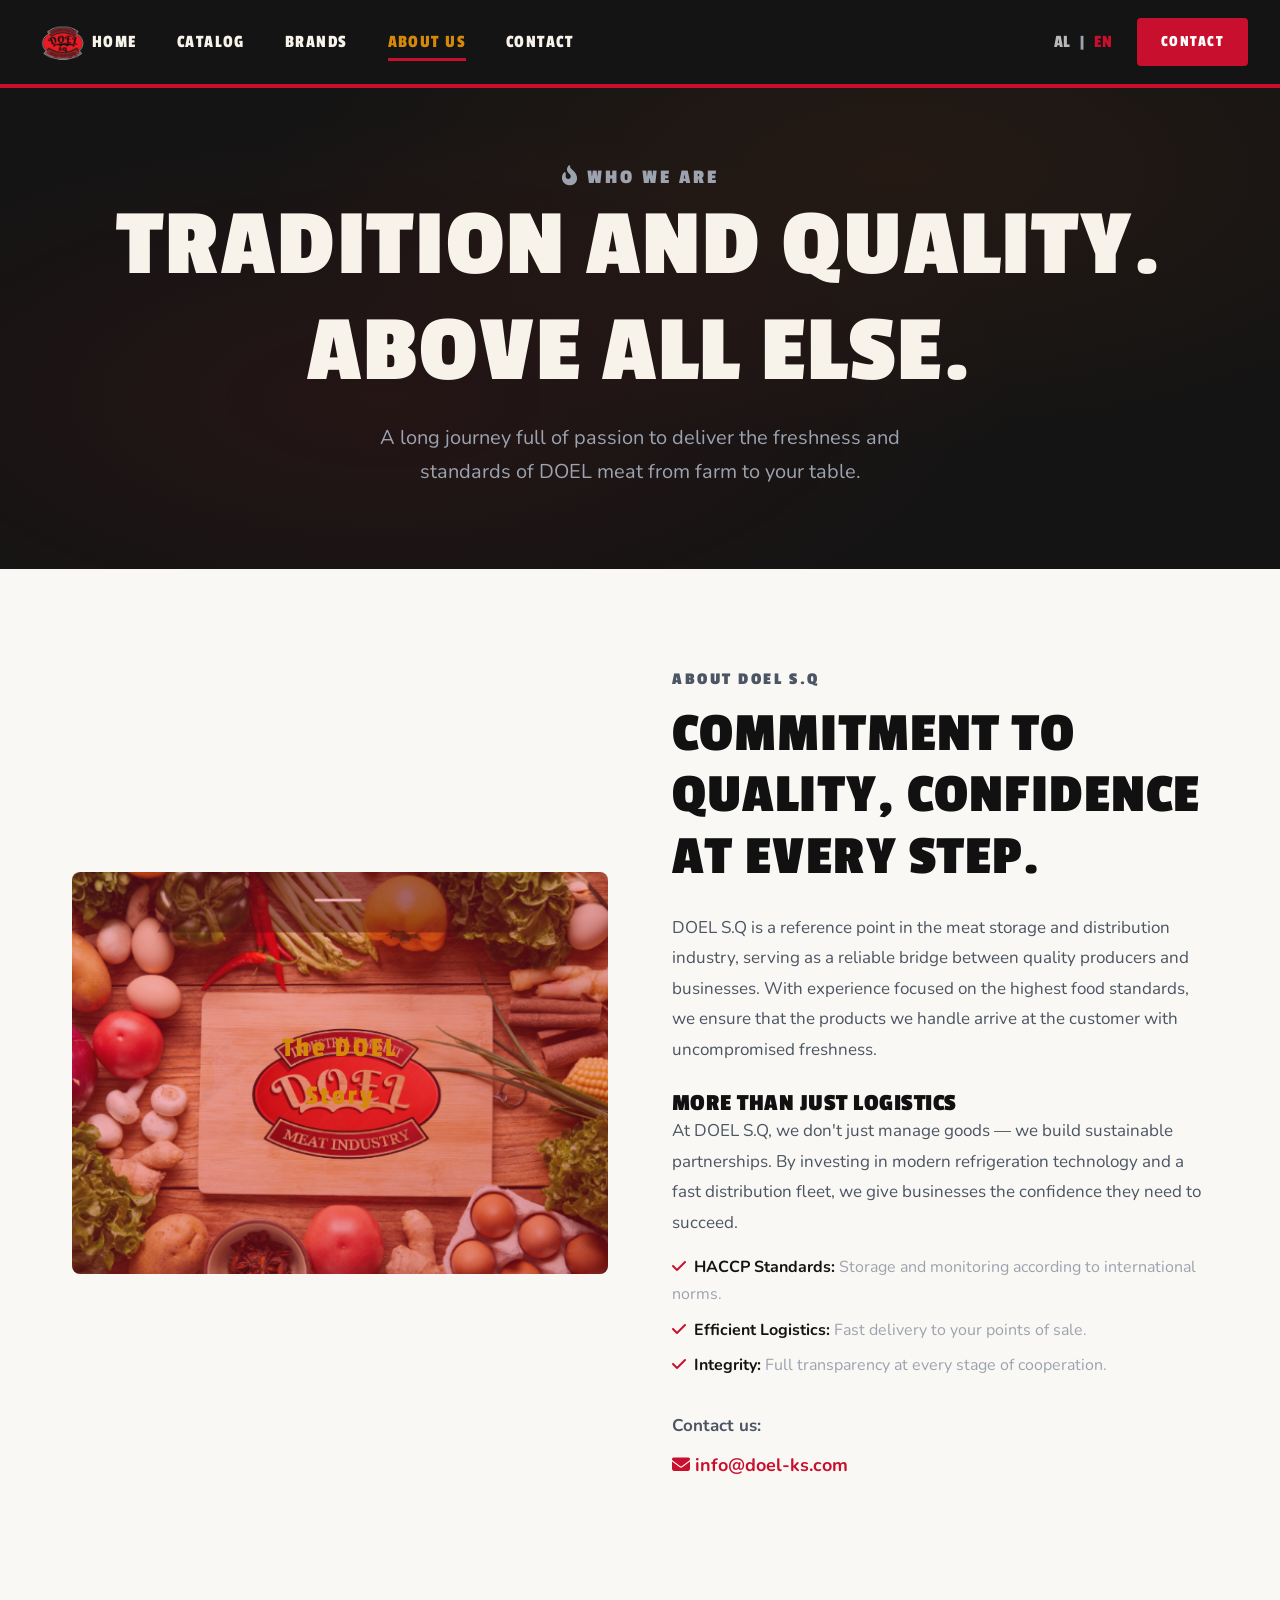
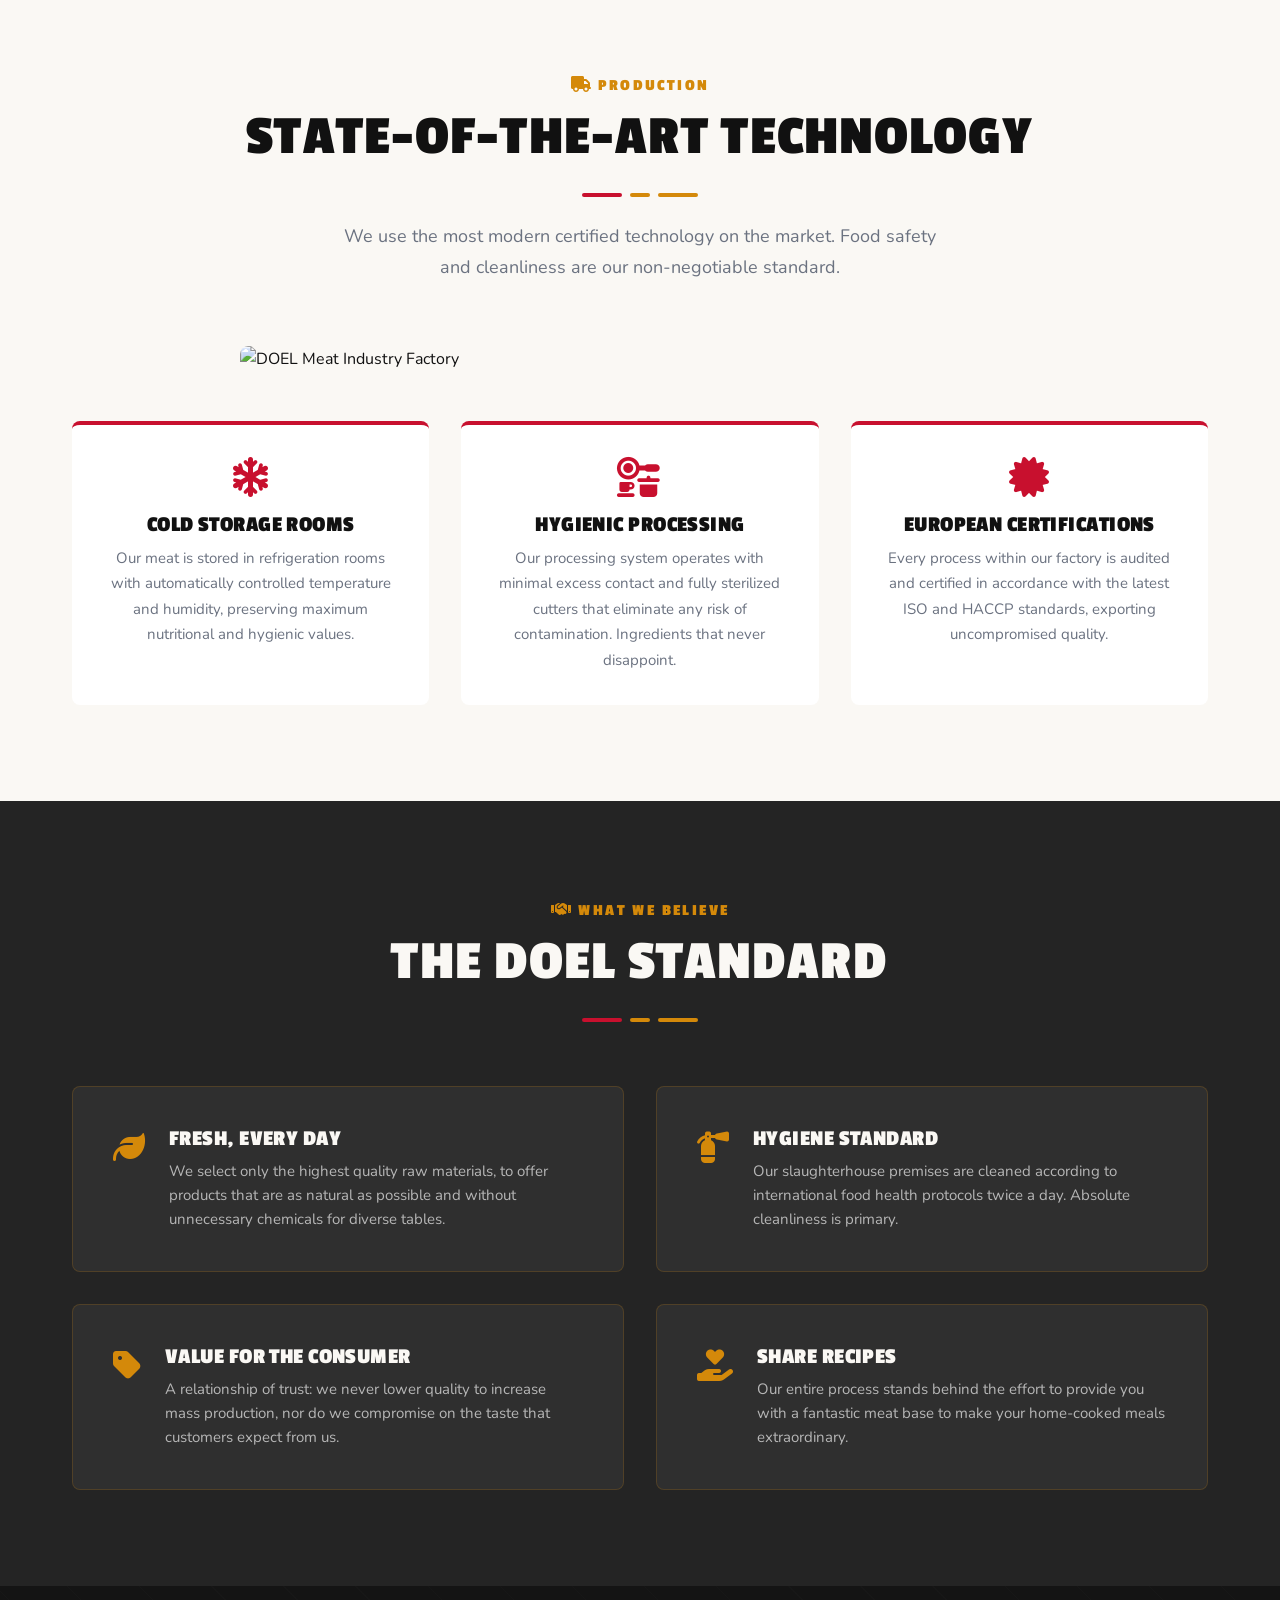
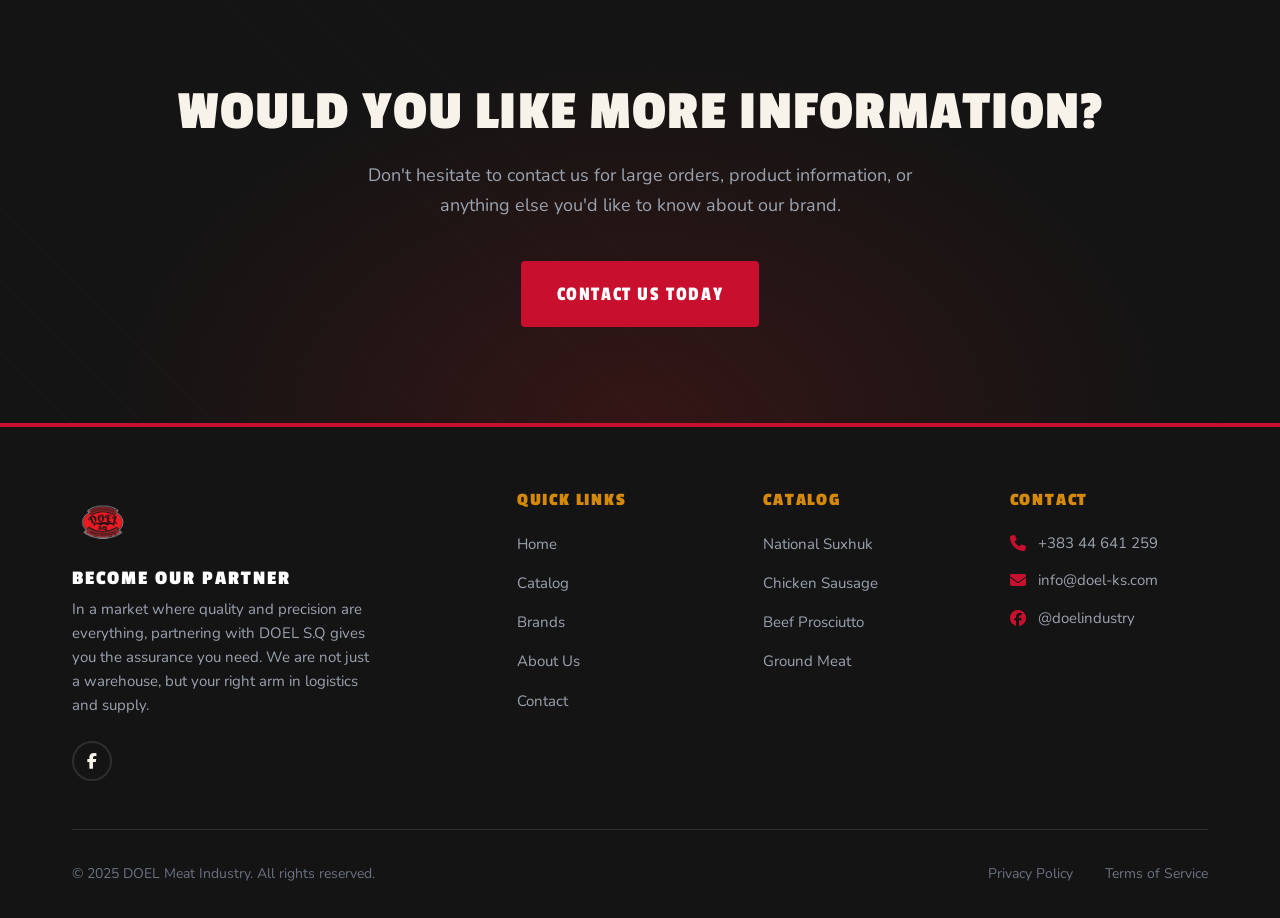
==== about-en.html @ 79af21aa "doel" ====
<!DOCTYPE html>
<html lang="en">
<head>
  <meta charset="UTF-8">
  <meta name="viewport" content="width=device-width, initial-scale=1.0">
  <title>About Us | DOEL Meat Industry</title>
  <meta name="description" content="The story behind DOEL Meat Industry. From farm to table, delivering the highest quality meat products with passion, tradition, and modern technology.">
  <link rel="icon" type="image/png" href="images/logo.png">
  <link rel="stylesheet" href="styles.css">
  <link rel="stylesheet" href="https://cdnjs.cloudflare.com/ajax/libs/font-awesome/6.5.0/css/all.min.css">
  <link rel="preconnect" href="https://fonts.googleapis.com">
  <link rel="preconnect" href="https://fonts.gstatic.com" crossorigin>
  <link href="https://fonts.googleapis.com/css2?family=Passion+One:wght@400;700;900&family=Nunito:wght@300;400;500;600;700&display=swap" rel="stylesheet">

</head>
<body>



  <!-- Header -->
  <header class="header">
    <div class="header-inner">
      <a href="index-en.html" class="logo">
        <img src="images/logo.png" alt="DOEL Meat Industry" class="logo-img">
      </a>
      <button class="nav-toggle" aria-label="Toggle menu" aria-expanded="false">
        <span></span>
        <span></span>
        <span></span>
      </button>
      <nav class="nav">
        <a href="index-en.html" class="nav-link">Home</a>
        <a href="services-en.html" class="nav-link">Catalog</a>
        <a href="partners-en.html" class="nav-link">Brands</a>
        <a href="about-en.html" class="nav-link active">About Us</a>
        <a href="contact-en.html" class="nav-link">Contact</a>
      </nav>
      <div class="lang-switcher" style="display: flex; gap: 0.5rem; align-items: center; font-family: var(--font-heading); margin-left: auto; margin-right: 1.5rem; font-size: 1.125rem; letter-spacing: 0.05em;">
        <a href="about.html" style="color: var(--white); opacity: 0.7;">AL</a>
        <span style="color: var(--gray);">|</span>
        <a href="about-en.html" style="color: var(--primary);">EN</a>
      </div>
      <a href="contact-en.html" class="btn btn-primary header-cta">Contact</a>
    </div>
  </header>

  <!-- Page Hero -->
  <section class="page-hero">
    <div class="container">
      <div class="page-hero-content">
        <p class="section-label"><i class="fas fa-fire-flame-curved"></i> Who We Are</p>
        <h1>Tradition and Quality.<br>Above All Else.</h1>
        <p>A long journey full of passion to deliver the freshness and standards of DOEL meat from farm to your table.</p>
      </div>
    </div>
  </section>

  <!-- The Story -->
  <section class="section">
    <div class="container">
      <div class="story-grid">
        <div class="story-image" style="background: linear-gradient(135deg, rgba(227, 24, 55, 0.3), rgba(185, 16, 36, 0.4)), url('images/doel.png'); background-size: cover; background-position: center;">
          <span class="story-image-text">The DOEL<br>Story</span>
        </div>
        <div class="story-content">
          <p class="section-label">About DOEL S.Q</p>
          <h2>Commitment to Quality, Confidence at Every Step.</h2>
          <p>DOEL S.Q is a reference point in the meat storage and distribution industry, serving as a reliable bridge between quality producers and businesses. With experience focused on the highest food standards, we ensure that the products we handle arrive at the customer with uncompromised freshness.</p>

          <h3 style="margin-top: 1.5rem; font-family: var(--font-heading); font-size: 1.5rem;">More Than Just Logistics</h3>
          <p>At DOEL S.Q, we don't just manage goods — we build sustainable partnerships. By investing in modern refrigeration technology and a fast distribution fleet, we give businesses the confidence they need to succeed.</p>

          <ul style="list-style-type: none; margin-top: 1rem; color: var(--gray); padding-left: 0;">
            <li style="margin-bottom: 0.5rem;"><i class="fas fa-check" style="color: var(--primary); margin-right: 0.5rem;"></i><strong style="color: var(--dark);">HACCP Standards:</strong> Storage and monitoring according to international norms.</li>
            <li style="margin-bottom: 0.5rem;"><i class="fas fa-check" style="color: var(--primary); margin-right: 0.5rem;"></i><strong style="color: var(--dark);">Efficient Logistics:</strong> Fast delivery to your points of sale.</li>
            <li style="margin-bottom: 0.5rem;"><i class="fas fa-check" style="color: var(--primary); margin-right: 0.5rem;"></i><strong style="color: var(--dark);">Integrity:</strong> Full transparency at every stage of cooperation.</li>
          </ul>

          <div style="margin-top: 2rem;">
            <p style="font-weight: bold; margin-bottom: 0.5rem;">Contact us:</p>
            <a href="mailto:info@doel-ks.com" style="color: var(--primary); text-decoration: none; font-weight: bold; font-size: 1.125rem;"><i class="fas fa-envelope"></i> info@doel-ks.com</a>
          </div>
        </div>
      </div>
    </div>
  </section>

  <!-- Technology -->
  <section class="section">
    <div class="container">
      <div class="section-header">
        <p class="section-label"><i class="fas fa-truck"></i> Production</p>
        <h2 class="section-title">State-of-the-Art Technology</h2>
        <div class="fire-divider">
          <span></span>
          <span></span>
          <span></span>
        </div>
        <p class="section-subtitle">We use the most modern certified technology on the market. Food safety and cleanliness are our non-negotiable standard.</p>
      </div>
      <div class="truck-image" style="max-width: 800px; margin: 0 auto 3rem; border-radius: 8px; overflow: hidden;">
        <img src="images/doel3.png" alt="DOEL Meat Industry Factory" style="width: 100%; height: auto; display: block; border-radius: 8px;">
      </div>
      <div class="truck-features">
        <div class="truck-feature">
          <i class="fas fa-snowflake"></i>
          <h3>Cold Storage Rooms</h3>
          <p>Our meat is stored in refrigeration rooms with automatically controlled temperature and humidity, preserving maximum nutritional and hygienic values.</p>
        </div>
        <div class="truck-feature">
          <i class="fas fa-kitchen-set"></i>
          <h3>Hygienic Processing</h3>
          <p>Our processing system operates with minimal excess contact and fully sterilized cutters that eliminate any risk of contamination. Ingredients that never disappoint.</p>
        </div>
        <div class="truck-feature">
          <i class="fas fa-certificate"></i>
          <h3>European Certifications</h3>
          <p>Every process within our factory is audited and certified in accordance with the latest ISO and HACCP standards, exporting uncompromised quality.</p>
        </div>
      </div>
    </div>
  </section>

  <!-- Philosophy -->
  <section class="section section-charcoal">
    <div class="container">
      <div class="section-header">
        <p class="section-label"><i class="fas fa-handshake"></i> What We Believe</p>
        <h2 class="section-title text-cream">The DOEL Standard</h2>
        <div class="fire-divider">
          <span></span>
          <span></span>
          <span></span>
        </div>
      </div>
      <div class="philosophy-grid">
        <div class="philosophy-card">
          <i class="fas fa-leaf"></i>
          <div>
            <h3>Fresh, Every Day</h3>
            <p>We select only the highest quality raw materials, to offer products that are as natural as possible and without unnecessary chemicals for diverse tables.</p>
          </div>
        </div>
        <div class="philosophy-card">
          <i class="fas fa-fire-extinguisher"></i>
          <div>
            <h3>Hygiene Standard</h3>
            <p>Our slaughterhouse premises are cleaned according to international food health protocols twice a day. Absolute cleanliness is primary.</p>
          </div>
        </div>
        <div class="philosophy-card">
          <i class="fas fa-tag"></i>
          <div>
            <h3>Value for the Consumer</h3>
            <p>A relationship of trust: we never lower quality to increase mass production, nor do we compromise on the taste that customers expect from us.</p>
          </div>
        </div>
        <div class="philosophy-card">
          <i class="fas fa-hand-holding-heart"></i>
          <div>
            <h3>Share Recipes</h3>
            <p>Our entire process stands behind the effort to provide you with a fantastic meat base to make your home-cooked meals extraordinary.</p>
          </div>
        </div>
      </div>
    </div>
  </section>

  <!-- CTA -->
  <section class="section cta-section">
    <div class="container">
      <div class="cta-content">
        <h2>Would You Like More Information?</h2>
        <p>Don't hesitate to contact us for large orders, product information, or anything else you'd like to know about our brand.</p>
        <a href="contact-en.html" class="btn btn-primary">Contact Us Today</a>
      </div>
    </div>
  </section>

  <!-- Footer -->
  <footer class="footer">
    <div class="container">
      <div class="footer-grid">
        <div class="footer-brand">
          <a href="index-en.html" class="logo">
            <img src="images/logo.png" alt="DOEL Meat Industry" class="logo-img">
          </a>
          <h4 style="color: var(--white); margin-bottom: 0.5rem; font-family: var(--font-heading); font-size: 1.25rem;">Become Our Partner</h4>
          <p>In a market where quality and precision are everything, partnering with DOEL S.Q gives you the assurance you need. We are not just a warehouse, but your right arm in logistics and supply.</p>
          <div class="footer-social">
            <a href="https://www.facebook.com/doelindustry" aria-label="Facebook"><i class="fab fa-facebook-f"></i></a>
          </div>
        </div>
        <div>
          <h4>Quick Links</h4>
          <ul class="footer-links">
            <li><a href="index-en.html">Home</a></li>
            <li><a href="services-en.html">Catalog</a></li>
            <li><a href="partners-en.html">Brands</a></li>
            <li><a href="about-en.html">About Us</a></li>
            <li><a href="contact-en.html">Contact</a></li>
          </ul>
        </div>
        <div>
          <h4>Catalog</h4>
          <ul class="footer-links">
            <li><a href="services-en.html">National Suxhuk</a></li>
            <li><a href="services-en.html">Chicken Sausage</a></li>
            <li><a href="services-en.html">Beef Prosciutto</a></li>
            <li><a href="services-en.html">Ground Meat</a></li>
          </ul>
        </div>
        <div class="footer-contact">
          <h4>Contact</h4>
          <p>
            <i class="fas fa-phone"></i>
            +383 44 641 259
          </p>
          <p>
            <i class="fas fa-envelope"></i>
            info@doel-ks.com
          </p>
          <p>
            <i class="fab fa-facebook"></i>
            @doelindustry
          </p>
        </div>
      </div>
      <div class="footer-bottom">
        <p>&copy; 2025 DOEL Meat Industry. All rights reserved.</p>
        <div class="footer-legal">
          <a href="#">Privacy Policy</a>
          <a href="#">Terms of Service</a>
        </div>
      </div>
    </div>
  </footer>

  <script>
    const navToggle = document.querySelector('.nav-toggle');
    const nav = document.querySelector('.nav');
    if (navToggle && nav) {
      navToggle.addEventListener('click', () => {
        const isOpen = nav.classList.toggle('nav-open');
        navToggle.classList.toggle('active');
        navToggle.setAttribute('aria-expanded', isOpen);
      });
    }
  </script>
</body>
</html>
---- styles.css ----
/* ===================================================================
   ROLLING FIRE KITCHEN - Street Food Truck
   Aesthetic: Bold, Street & Energetic
   =================================================================== */

/* Google Fonts */
@import url('https://fonts.googleapis.com/css2?family=Passion+One:wght@400;700;900&family=Nunito:wght@300;400;500;600;700&display=swap');

/* ===================================================================
   CSS CUSTOM PROPERTIES
   =================================================================== */
:root {
  /* Colors - Meat Industry Palette */
  --primary: #C8102E;
  /* Deep Brand Red */
  --primary-light: #E31837;
  --primary-dark: #9B0D24;
  --secondary: #111111;
  /* Off-black */
  --secondary-light: #2E2E2E;
  --accent: #D4890A;
  /* Warm Amber - contrast accent */
  --accent-light: #F0A018;
  --accent-dark: #A86A08;
  --fire-orange: #D4890A;
  /* Warm Amber/Gold for labels & dividers */
  --fire-orange-light: #F0A018;
  --cream: #F7F2EA;
  /* Warm Cream */
  --warm-white: #FAF8F4;
  /* Off-white with warmth */
  --dark: #141414;
  /* Deep charcoal for header/footer/dark sections */
  --muted: #6B7280;
  --white: #FFFFFF;
  --gray-light: #F3F0EB;
  --gray: #9CA3AF;
  --gray-dark: #4B5563;

  /* Typography */
  --font-heading: 'Passion One', sans-serif;
  --font-body: 'Nunito', sans-serif;

  /* Shadows */
  --shadow-sm: 0 2px 8px rgba(12, 10, 9, 0.1);
  --shadow-md: 0 4px 16px rgba(12, 10, 9, 0.15);
  --shadow-lg: 0 8px 32px rgba(12, 10, 9, 0.25);
  --shadow-fire: 0 4px 20px rgba(185, 28, 28, 0.3);
  --shadow-glow: 0 0 30px rgba(234, 179, 8, 0.2);

  /* Transitions */
  --transition-fast: 0.2s ease;
  --transition-normal: 0.3s ease;
  --transition-slow: 0.5s ease;
}

/* ===================================================================
   RESET & BASE
   =================================================================== */
*,
*::before,
*::after {
  box-sizing: border-box;
  margin: 0;
  padding: 0;
}

html {
  scroll-behavior: smooth;
}

body {
  font-family: var(--font-body);
  font-size: 16px;
  line-height: 1.7;
  color: var(--secondary);
  background-color: var(--warm-white);
}

img {
  max-width: 100%;
  height: auto;
  display: block;
}

a {
  text-decoration: none;
  color: inherit;
  transition: color var(--transition-fast);
}

ul {
  list-style: none;
}

/* ===================================================================
   TYPOGRAPHY
   =================================================================== */
h1,
h2,
h3,
h4,
h5,
h6 {
  font-family: var(--font-heading);
  font-weight: 700;
  line-height: 1.1;
  letter-spacing: 0.02em;
  text-transform: uppercase;
}

h1 {
  font-size: clamp(3rem, 8vw, 6rem);
}

h2 {
  font-size: clamp(2.25rem, 5vw, 3.5rem);
}

h3 {
  font-size: clamp(1.5rem, 3vw, 2rem);
}

h4 {
  font-size: 1.5rem;
}

p {
  margin-bottom: 1rem;
}

/* ===================================================================
   UTILITY CLASSES
   =================================================================== */
.container {
  width: 100%;
  max-width: 1200px;
  margin: 0 auto;
  padding: 0 2rem;
}

.section {
  padding: 6rem 0;
}

.section-dark {
  background: #1C1C1C;
  /* Deep charcoal - NOT red */
  color: var(--white);
}

.section-charcoal {
  background: #242424;
  /* Dark charcoal for philosophy/values sections */
  color: var(--white);
}

.section-cream {
  background: var(--cream);
  /* Warm cream #F7F2EA */
}

.section-warm {
  background: var(--warm-white);
}

.text-center {
  text-align: center;
}

.text-fire {
  color: var(--primary);
}

.text-yellow {
  color: var(--secondary);
  /* Switched yellow text to dark */
}

.text-cream {
  color: var(--cream);
}

/* Section Headers */
.section-header {
  text-align: center;
  margin-bottom: 4rem;
}

.section-label {
  font-family: var(--font-heading);
  font-size: 1rem;
  font-weight: 700;
  letter-spacing: 0.15em;
  text-transform: uppercase;
  color: var(--fire-orange);
  margin-bottom: 0.5rem;
}

.section-title {
  margin-bottom: 1rem;
}

.section-subtitle {
  font-size: 1.125rem;
  color: var(--muted);
  max-width: 600px;
  margin: 0 auto;
}

.section-dark .section-subtitle,
.section-charcoal .section-subtitle {
  color: rgba(255, 255, 255, 0.75);
}

.section-charcoal .section-title {
  color: var(--warm-white);
}

/* Fire Divider */
.fire-divider {
  display: flex;
  justify-content: center;
  align-items: center;
  gap: 8px;
  margin: 1.5rem 0;
}

.fire-divider span {
  display: block;
  height: 4px;
  border-radius: 2px;
}

.fire-divider span:nth-child(1) {
  width: 40px;
  background: var(--primary);
}

.fire-divider span:nth-child(2) {
  width: 20px;
  background: var(--fire-orange);
}

.fire-divider span:nth-child(3) {
  width: 40px;
  background: var(--accent);
}

/* Noise texture overlay for gritty feel */
.texture-overlay {
  position: relative;
}

.texture-overlay::after {
  content: '';
  position: absolute;
  inset: 0;
  background-image:
    repeating-radial-gradient(circle at 17% 32%,
      rgba(0, 0, 0, 0) 0px,
      rgba(0, 0, 0, 0) 1px,
      rgba(0, 0, 0, 0.02) 1px,
      rgba(0, 0, 0, 0) 2px);
  pointer-events: none;
}

/* ===================================================================
   BUTTONS
   =================================================================== */
.btn {
  display: inline-flex;
  align-items: center;
  justify-content: center;
  gap: 0.5rem;
  padding: 1rem 2.25rem;
  font-family: var(--font-heading);
  font-size: 1.25rem;
  letter-spacing: 0.08em;
  text-transform: uppercase;
  border: none;
  cursor: pointer;
  transition: all var(--transition-normal);
  border-radius: 4px;
}

.btn-primary {
  background: var(--primary);
  color: var(--white);
}

.btn-primary:hover {
  background: var(--primary-light);
  box-shadow: var(--shadow-fire);
  transform: translateY(-3px);
}

.btn-secondary {
  background: var(--accent);
  color: var(--dark);
}

.btn-secondary:hover {
  background: var(--accent-light);
  box-shadow: var(--shadow-glow);
  transform: translateY(-3px);
}

.btn-outline {
  background: transparent;
  color: var(--primary);
  border: 3px solid var(--primary);
}

.btn-outline:hover {
  background: var(--primary);
  color: var(--white);
  transform: translateY(-3px);
}

.btn-outline-light {
  background: transparent;
  color: var(--cream);
  border: 3px solid var(--cream);
}

.btn-outline-light:hover {
  background: var(--cream);
  color: var(--dark);
  transform: translateY(-3px);
}

/* ===================================================================
   HEADER & NAVIGATION
   =================================================================== */
.header {
  position: fixed;
  top: 0;
  left: 0;
  right: 0;
  z-index: 1000;
  background: var(--dark);
  border-bottom: 4px solid var(--primary);
  transition: all var(--transition-normal);
}

.header-inner {
  display: flex;
  align-items: center;
  justify-content: space-between;
  padding: 0.75rem 2rem;
  max-width: 1400px;
  margin: 0 auto;
}

.logo {
  display: flex;
  align-items: center;
}

.logo-img {
  height: 60px;
  max-width: 100%;
  object-fit: contain;
}

.nav {
  display: flex;
  align-items: center;
  gap: 2.5rem;
}

.nav-link {
  font-family: var(--font-heading);
  font-size: 1.125rem;
  color: var(--cream);
  letter-spacing: 0.08em;
  text-transform: uppercase;
  position: relative;
}

.nav-link::after {
  content: '';
  position: absolute;
  bottom: -4px;
  left: 0;
  width: 0;
  height: 3px;
  background: var(--primary);
  transition: width var(--transition-normal);
}

.nav-link:hover::after,
.nav-link.active::after {
  width: 100%;
}

.nav-link:hover,
.nav-link.active {
  color: var(--accent);
}

.header-cta {
  padding: 0.625rem 1.5rem;
  font-size: 1rem;
  border-radius: 4px;
}

/* Mobile Navigation */
.nav-toggle {
  display: none;
  background: none;
  border: none;
  cursor: pointer;
  padding: 0.5rem;
  z-index: 100;
}

.nav-toggle span {
  display: block;
  width: 26px;
  height: 3px;
  background: var(--cream);
  margin: 5px 0;
  transition: transform var(--transition-normal), opacity var(--transition-normal);
  border-radius: 2px;
}

.nav-toggle.active span:nth-child(1) {
  transform: rotate(45deg) translate(5px, 5px);
}

.nav-toggle.active span:nth-child(2) {
  opacity: 0;
}

.nav-toggle.active span:nth-child(3) {
  transform: rotate(-45deg) translate(6px, -6px);
}

@media (max-width: 768px) {
  .nav-toggle {
    display: block;
  }

  .nav {
    display: none;
    position: absolute;
    top: 100%;
    left: 0;
    right: 0;
    background: var(--dark);
    flex-direction: column;
    padding: 1rem 0;
    border-top: 1px solid var(--secondary-light);
    gap: 0;
    z-index: 99;
  }

  .nav.nav-open {
    display: flex;
  }

  .nav-link {
    padding: 1rem 2rem;
    width: 100%;
    text-align: center;
  }

  .nav-link::after {
    display: none;
  }

  .header-cta {
    display: none;
  }
}

/* ===================================================================
   HERO SECTION
   =================================================================== */
.hero {
  position: relative;
  min-height: 100vh;
  display: flex;
  align-items: center;
  justify-content: center;
  background: linear-gradient(rgba(160, 10, 30, 0.72), rgba(20, 20, 20, 0.92)), url('images/doel-meat.png');
  background-size: cover;
  background-position: center;
  overflow: hidden;
  padding-top: 80px;
}

/* Dramatic dark gradient with fire undertones */
.hero::before {
  content: '';
  position: absolute;
  inset: 0;
  background:
    radial-gradient(ellipse at 20% 80%, rgba(255, 255, 255, 0.15) 0%, transparent 50%),
    radial-gradient(ellipse at 80% 20%, rgba(0, 0, 0, 0.1) 0%, transparent 50%),
    radial-gradient(ellipse at 50% 50%, rgba(255, 255, 255, 0.05) 0%, transparent 60%);
  pointer-events: none;
}

/* Gritty diagonal lines */
.hero::after {
  content: '';
  position: absolute;
  inset: 0;
  background: repeating-linear-gradient(-45deg,
      transparent,
      transparent 40px,
      rgba(255, 255, 255, 0.01) 40px,
      rgba(255, 255, 255, 0.01) 41px);
  pointer-events: none;
}

.hero-content {
  position: relative;
  text-align: center;
  color: var(--cream);
  z-index: 1;
  padding: 2rem;
}

.hero-tagline {
  font-family: var(--font-heading);
  font-size: clamp(1rem, 2vw, 1.25rem);
  letter-spacing: 0.25em;
  text-transform: uppercase;
  color: var(--fire-orange);
  margin-bottom: 1rem;
}

.hero-title {
  font-size: clamp(3.5rem, 10vw, 8rem);
  line-height: 0.95;
  margin-bottom: 0.5rem;
  color: var(--cream);
  text-shadow: 0 4px 30px rgba(185, 28, 28, 0.3);
}

.hero-title .text-accent {
  color: var(--accent);
  display: block;
}

.hero-subtitle {
  font-family: var(--font-heading);
  font-size: clamp(1.5rem, 3vw, 2.5rem);
  color: var(--accent);
  letter-spacing: 0.1em;
  margin-bottom: 1.5rem;
}

.hero-description {
  font-size: 1.25rem;
  color: var(--gray);
  max-width: 550px;
  margin: 0 auto 2.5rem;
  line-height: 1.6;
}

.hero-cta {
  display: flex;
  gap: 1rem;
  justify-content: center;
  flex-wrap: wrap;
}

/* Flame decoration */
.hero-flame-left,
.hero-flame-right {
  position: absolute;
  bottom: 0;
  width: 200px;
  height: 300px;
  opacity: 0.08;
  pointer-events: none;
}

.hero-flame-left {
  left: 5%;
  background: linear-gradient(0deg, var(--primary) 0%, var(--fire-orange) 40%, transparent 100%);
  border-radius: 50% 50% 0 0;
  filter: blur(40px);
}

.hero-flame-right {
  right: 5%;
  background: linear-gradient(0deg, var(--accent) 0%, var(--fire-orange) 40%, transparent 100%);
  border-radius: 50% 50% 0 0;
  filter: blur(40px);
}

/* Scroll indicator */
.scroll-indicator {
  position: absolute;
  bottom: 2rem;
  left: 50%;
  transform: translateX(-50%);
  display: flex;
  flex-direction: column;
  align-items: center;
  gap: 0.5rem;
  color: var(--accent);
  font-family: var(--font-heading);
  font-size: 0.875rem;
  letter-spacing: 0.15em;
  text-transform: uppercase;
  animation: bounce 2s infinite;
  z-index: 1;
}

.scroll-indicator i {
  font-size: 1.25rem;
}

@keyframes bounce {

  0%,
  20%,
  50%,
  80%,
  100% {
    transform: translateX(-50%) translateY(0);
  }

  40% {
    transform: translateX(-50%) translateY(-10px);
  }

  60% {
    transform: translateX(-50%) translateY(-5px);
  }
}

/* ===================================================================
   MENU HIGHLIGHTS (Home Page)
   =================================================================== */
.menu-grid {
  display: grid;
  grid-template-columns: repeat(2, 1fr);
  gap: 2rem;
}

.menu-card {
  background: var(--white);
  border-radius: 8px;
  overflow: hidden;
  display: flex;
  transition: all var(--transition-normal);
  border: 2px solid transparent;
  position: relative;
}

.menu-card::before {
  content: '';
  position: absolute;
  top: 0;
  left: 0;
  width: 4px;
  height: 100%;
  background: linear-gradient(180deg, var(--primary), var(--fire-orange), var(--accent));
  opacity: 0;
  transition: opacity var(--transition-normal);
}

.menu-card:hover {
  border-color: var(--primary);
  transform: translateY(-4px);
  box-shadow: var(--shadow-lg);
}

.menu-card:hover::before {
  opacity: 1;
}

.menu-card-image {
  width: 160px;
  min-height: 160px;
  flex-shrink: 0;
}

.menu-card-image.img-smash {
  background: linear-gradient(135deg, #8B4513 0%, #A0522D 40%, #CD853F 100%);
}

.menu-card-image.img-tacos {
  background: linear-gradient(135deg, #D2691E 0%, #FF8C00 40%, #FFA500 100%);
}

.menu-card-image.img-fries {
  background: linear-gradient(135deg, #DAA520 0%, #FFD700 40%, #FAFAD2 100%);
}

.menu-card-image.img-inferno {
  background: linear-gradient(135deg, #8B0000 0%, #B22222 40%, #FF4500 100%);
}

.menu-card-content {
  padding: 1.5rem;
  display: flex;
  flex-direction: column;
  justify-content: center;
  flex: 1;
}

.menu-card-content h3 {
  color: var(--secondary);
  margin-bottom: 0.25rem;
  font-size: 1.375rem;
}

.menu-card-content p {
  color: var(--muted);
  font-size: 0.9375rem;
  margin-bottom: 0.75rem;
  line-height: 1.5;
}

.menu-price {
  font-family: var(--font-heading);
  font-size: 1.75rem;
  color: var(--primary);
  letter-spacing: 0.02em;
}

@media (max-width: 768px) {
  .menu-grid {
    grid-template-columns: 1fr;
  }

  .menu-card {
    flex-direction: column;
  }

  .menu-card-image {
    width: 100%;
    min-height: 120px;
  }
}

/* ===================================================================
   ABOUT SNIPPET (Home Page)
   =================================================================== */
.about-snippet {
  display: grid;
  grid-template-columns: 1fr 1fr;
  gap: 4rem;
  align-items: center;
}

.about-snippet-image {
  aspect-ratio: 4/3;
  background: linear-gradient(135deg, var(--secondary) 0%, var(--secondary-light) 50%, var(--primary-dark) 100%);
  border-radius: 8px;
  position: relative;
  overflow: hidden;
  display: flex;
  align-items: center;
  justify-content: center;
}

.about-snippet-image::before {
  content: '';
  position: absolute;
  inset: 0;
  background: repeating-linear-gradient(45deg,
      transparent,
      transparent 20px,
      rgba(255, 255, 255, 0.02) 20px,
      rgba(255, 255, 255, 0.02) 21px);
}

.about-snippet-image-text {
  position: relative;
  z-index: 1;
  font-family: var(--font-heading);
  font-size: 2rem;
  color: var(--accent);
  letter-spacing: 0.1em;
  text-align: center;
  padding: 2rem;
}

.about-snippet-content h2 {
  color: var(--secondary);
  margin-bottom: 1.5rem;
}

.about-snippet-content p {
  color: var(--gray-dark);
  font-size: 1.0625rem;
  line-height: 1.8;
}

@media (max-width: 768px) {
  .about-snippet {
    grid-template-columns: 1fr;
    gap: 2rem;
  }
}

/* ===================================================================
   SCHEDULE SECTION
   =================================================================== */
.schedule-grid {
  display: grid;
  grid-template-columns: repeat(3, 1fr);
  gap: 1.5rem;
}

.schedule-item {
  background: rgba(255, 255, 255, 0.06);
  padding: 1.5rem 2rem;
  border-radius: 8px;
  display: flex;
  align-items: center;
  gap: 1.25rem;
  transition: all var(--transition-normal);
  border-left: 4px solid var(--accent);
}

.schedule-item:hover {
  transform: translateX(4px);
  background: rgba(255, 255, 255, 0.1);
}

.schedule-day {
  font-family: var(--font-heading);
  font-size: 1.25rem;
  color: var(--accent);
  text-transform: uppercase;
  letter-spacing: 0.05em;
  min-width: 50px;
}

.schedule-location {
  color: var(--cream);
  font-size: 0.9375rem;
  line-height: 1.4;
}

.schedule-location span {
  display: block;
  color: var(--gray);
  font-size: 0.8125rem;
}

@media (max-width: 1024px) {
  .schedule-grid {
    grid-template-columns: repeat(2, 1fr);
  }
}

@media (max-width: 640px) {
  .schedule-grid {
    grid-template-columns: 1fr;
  }
}

/* ===================================================================
   PHOTO GRID (Follow the Smoke)
   =================================================================== */
.photo-grid {
  display: grid;
  grid-template-columns: repeat(3, 1fr);
  gap: 1rem;
}

.photo-item {
  aspect-ratio: 1;
  border-radius: 8px;
  overflow: hidden;
  position: relative;
  cursor: pointer;
}

.photo-item::before {
  content: '';
  position: absolute;
  inset: 0;
  background: rgba(12, 10, 9, 0.3);
  opacity: 0;
  transition: opacity var(--transition-normal);
  z-index: 1;
}

.photo-item:hover::before {
  opacity: 1;
}

.photo-item:hover {
  transform: scale(1.02);
  transition: transform var(--transition-normal);
}

.photo-item:nth-child(1) {
  background: linear-gradient(135deg, #8B4513 0%, #D2691E 50%, #F4A460 100%);
}

.photo-item:nth-child(2) {
  background: linear-gradient(135deg, #B22222 0%, #FF6347 50%, #FFA07A 100%);
}

.photo-item:nth-child(3) {
  background: linear-gradient(135deg, #DAA520 0%, #FFD700 50%, #FFFACD 100%);
}

.photo-item:nth-child(4) {
  background: linear-gradient(135deg, #A0522D 0%, #CD853F 50%, #DEB887 100%);
}

.photo-item:nth-child(5) {
  background: linear-gradient(135deg, #8B0000 0%, #DC143C 50%, #FF7F50 100%);
}

.photo-item:nth-child(6) {
  background: linear-gradient(135deg, #D2691E 0%, #FF8C00 50%, #FFE4B5 100%);
}

@media (max-width: 640px) {
  .photo-grid {
    grid-template-columns: repeat(2, 1fr);
  }
}

/* ===================================================================
   TESTIMONIALS
   =================================================================== */
.testimonials-grid {
  display: grid;
  grid-template-columns: repeat(3, 1fr);
  gap: 2rem;
}

.testimonial-card {
  background: var(--white);
  padding: 2.5rem;
  border-radius: 8px;
  position: relative;
  transition: all var(--transition-normal);
  border-bottom: 4px solid transparent;
}

.testimonial-card:hover {
  border-bottom-color: var(--primary);
  transform: translateY(-4px);
  box-shadow: var(--shadow-md);
}

.testimonial-card::before {
  content: '"';
  position: absolute;
  top: 0.5rem;
  left: 1.5rem;
  font-family: var(--font-heading);
  font-size: 5rem;
  color: var(--primary);
  opacity: 0.1;
  line-height: 1;
}

.testimonial-content {
  position: relative;
  z-index: 1;
}

.testimonial-stars {
  color: var(--accent);
  margin-bottom: 1rem;
  font-size: 1rem;
}

.testimonial-text {
  font-size: 1.0625rem;
  color: var(--gray-dark);
  font-style: italic;
  margin-bottom: 1.5rem;
  line-height: 1.8;
}

.testimonial-author {
  display: flex;
  align-items: center;
  gap: 1rem;
}

.testimonial-avatar {
  width: 50px;
  height: 50px;
  border-radius: 50%;
  background: var(--secondary);
  display: flex;
  align-items: center;
  justify-content: center;
  color: var(--accent);
  font-family: var(--font-heading);
  font-size: 1.25rem;
}

.testimonial-info h4 {
  font-size: 1.125rem;
  color: var(--secondary);
  margin-bottom: 0.125rem;
}

.testimonial-info span {
  font-size: 0.8125rem;
  color: var(--muted);
  font-weight: 600;
}

@media (max-width: 1024px) {
  .testimonials-grid {
    grid-template-columns: repeat(2, 1fr);
  }
}

@media (max-width: 640px) {
  .testimonials-grid {
    grid-template-columns: 1fr;
  }
}

/* ===================================================================
   CTA SECTION
   =================================================================== */
.cta-section {
  background: var(--dark);
  position: relative;
  overflow: hidden;
}

.cta-section::before {
  content: '';
  position: absolute;
  inset: 0;
  background:
    radial-gradient(ellipse at center bottom, rgba(185, 28, 28, 0.2) 0%, transparent 60%),
    repeating-linear-gradient(45deg,
      transparent,
      transparent 50px,
      rgba(255, 255, 255, 0.01) 50px,
      rgba(255, 255, 255, 0.01) 51px);
}

.cta-content {
  position: relative;
  text-align: center;
  z-index: 1;
}

.cta-content h2 {
  color: var(--cream);
  margin-bottom: 1rem;
}

.cta-content>p {
  color: var(--gray);
  font-size: 1.125rem;
  max-width: 550px;
  margin: 0 auto 2.5rem;
}

.cta-info {
  display: flex;
  justify-content: center;
  gap: 3rem;
  margin-top: 2.5rem;
  padding-top: 2.5rem;
  border-top: 1px solid rgba(234, 179, 8, 0.2);
}

.cta-info-item {
  text-align: center;
}

.cta-info-item i {
  color: var(--primary);
  font-size: 1.5rem;
  margin-bottom: 0.5rem;
  display: block;
}

.cta-info-item span {
  display: block;
  color: var(--accent);
  font-family: var(--font-heading);
  font-size: 0.875rem;
  letter-spacing: 0.12em;
  margin-bottom: 0.25rem;
  text-transform: uppercase;
}

.cta-info-item p {
  color: var(--cream);
  margin: 0;
  font-size: 1rem;
}

@media (max-width: 640px) {
  .cta-info {
    flex-direction: column;
    gap: 1.5rem;
  }
}

/* ===================================================================
   FOOTER
   =================================================================== */
.footer {
  background: var(--dark);
  color: var(--cream);
  padding: 4rem 0 2rem;
  border-top: 4px solid var(--primary);
}

.footer-grid {
  display: grid;
  grid-template-columns: 2fr 1fr 1fr 1fr;
  gap: 3rem;
  margin-bottom: 3rem;
}

.footer-brand .logo {
  margin-bottom: 1rem;
}

.footer-brand p {
  color: var(--gray);
  font-size: 0.9375rem;
  max-width: 300px;
  line-height: 1.6;
}

.footer-social {
  display: flex;
  gap: 0.75rem;
  margin-top: 1.5rem;
}

.footer-social a {
  width: 40px;
  height: 40px;
  display: flex;
  align-items: center;
  justify-content: center;
  border: 2px solid var(--secondary-light);
  border-radius: 50%;
  color: var(--cream);
  font-size: 1rem;
  transition: all var(--transition-fast);
}

.footer-social a:hover {
  background: var(--primary);
  border-color: var(--primary);
  color: var(--white);
  transform: translateY(-2px);
}

.footer h4 {
  color: var(--accent);
  font-size: 1.125rem;
  margin-bottom: 1.25rem;
  letter-spacing: 0.1em;
}

.footer-links {
  display: flex;
  flex-direction: column;
  gap: 0.75rem;
}

.footer-links a {
  color: var(--gray);
  font-size: 0.9375rem;
  transition: all var(--transition-fast);
}

.footer-links a:hover {
  color: var(--cream);
  padding-left: 4px;
}

.footer-contact p {
  display: flex;
  align-items: flex-start;
  gap: 0.75rem;
  color: var(--gray);
  font-size: 0.9375rem;
  margin-bottom: 0.75rem;
}

.footer-contact i {
  color: var(--primary);
  font-size: 1rem;
  margin-top: 4px;
  flex-shrink: 0;
}

.footer-bottom {
  padding-top: 2rem;
  border-top: 1px solid var(--secondary-light);
  display: flex;
  justify-content: space-between;
  align-items: center;
  flex-wrap: wrap;
  gap: 1rem;
}

.footer-bottom p {
  color: var(--muted);
  font-size: 0.875rem;
  margin: 0;
}

.footer-bottom a {
  color: var(--primary);
  transition: color var(--transition-fast);
}

.footer-bottom a:hover {
  color: var(--primary-light);
}

.footer-legal {
  display: flex;
  gap: 2rem;
}

.footer-legal a {
  color: var(--muted);
  font-size: 0.875rem;
}

.footer-legal a:hover {
  color: var(--cream);
}

@media (max-width: 1024px) {
  .footer-grid {
    grid-template-columns: repeat(2, 1fr);
  }
}

@media (max-width: 640px) {
  .footer-grid {
    grid-template-columns: 1fr;
  }

  .footer-bottom {
    flex-direction: column;
    text-align: center;
  }

  .footer-legal {
    justify-content: center;
  }
}

/* ===================================================================
   ABOUT PAGE
   =================================================================== */
.page-hero {
  padding: 10rem 0 5rem;
  background: var(--dark);
  text-align: center;
  position: relative;
  overflow: hidden;
}

.page-hero::before {
  content: '';
  position: absolute;
  inset: 0;
  background:
    radial-gradient(ellipse at 30% 70%, rgba(185, 28, 28, 0.1) 0%, transparent 50%),
    radial-gradient(ellipse at 70% 30%, rgba(234, 88, 12, 0.08) 0%, transparent 50%);
}

.page-hero-content {
  position: relative;
  z-index: 1;
}

.page-hero h1 {
  color: var(--cream);
  margin-bottom: 1rem;
}

.page-hero p {
  color: var(--gray);
  font-size: 1.25rem;
  max-width: 600px;
  margin: 0 auto;
}

/* Story Section */
.story-grid {
  display: grid;
  grid-template-columns: 1fr 1fr;
  gap: 4rem;
  align-items: center;
}

.story-image {
  aspect-ratio: 4/3;
  background: linear-gradient(135deg, var(--secondary) 0%, var(--primary-dark) 100%);
  border-radius: 8px;
  position: relative;
  overflow: hidden;
  display: flex;
  align-items: center;
  justify-content: center;
}

.story-image::before {
  content: '';
  position: absolute;
  inset: 0;
  background: repeating-linear-gradient(-45deg,
      transparent,
      transparent 30px,
      rgba(255, 255, 255, 0.02) 30px,
      rgba(255, 255, 255, 0.02) 31px);
}

.story-image-text {
  position: relative;
  font-family: var(--font-heading);
  font-size: 1.75rem;
  color: var(--accent);
  letter-spacing: 0.1em;
  text-align: center;
  padding: 2rem;
  z-index: 1;
}

.story-content h2 {
  color: var(--secondary);
  margin-bottom: 1.5rem;
}

.story-content p {
  color: var(--gray-dark);
  font-size: 1.0625rem;
  line-height: 1.8;
}

@media (max-width: 768px) {
  .story-grid {
    grid-template-columns: 1fr;
    gap: 2rem;
  }
}

/* Crew Section */
.crew-grid {
  display: grid;
  grid-template-columns: repeat(3, 1fr);
  gap: 2rem;
}

.crew-card {
  text-align: center;
  padding: 2rem;
}

.crew-photo {
  width: 150px;
  height: 150px;
  margin: 0 auto 1.5rem;
  border-radius: 50%;
  border: 4px solid var(--primary);
  overflow: hidden;
  background: var(--secondary);
  display: flex;
  align-items: center;
  justify-content: center;
  position: relative;
}

.crew-initials {
  font-family: var(--font-heading);
  font-size: 2.5rem;
  color: var(--cream);
  letter-spacing: 0.1em;
}

.team-img,
.crew-img {
  width: 100%;
  height: 100%;
  object-fit: cover;
  border-radius: inherit;
}

.crew-card h3 {
  color: var(--cream);
  margin-bottom: 0.25rem;
  font-size: 1.5rem;
}

.crew-title {
  color: var(--accent);
  font-weight: 700;
  font-size: 0.8125rem;
  letter-spacing: 0.15em;
  text-transform: uppercase;
  margin-bottom: 1rem;
}

.crew-card p:last-child {
  color: var(--gray);
  font-size: 0.9375rem;
  line-height: 1.6;
}

@media (max-width: 768px) {
  .crew-grid {
    grid-template-columns: 1fr;
    max-width: 400px;
    margin: 0 auto;
  }
}

/* Truck Section */
.truck-features {
  display: grid;
  grid-template-columns: repeat(3, 1fr);
  gap: 2rem;
  margin-top: 3rem;
}

.truck-feature {
  text-align: center;
  padding: 2rem;
  background: var(--white);
  border-radius: 8px;
  border-top: 4px solid var(--primary);
  transition: all var(--transition-normal);
}

.truck-feature:hover {
  transform: translateY(-4px);
  box-shadow: var(--shadow-md);
}

.truck-feature i {
  font-size: 2.5rem;
  color: var(--primary);
  margin-bottom: 1rem;
  display: block;
}

.truck-feature h3 {
  color: var(--secondary);
  margin-bottom: 0.5rem;
  font-size: 1.375rem;
}

.truck-feature p {
  color: var(--muted);
  font-size: 0.9375rem;
  margin: 0;
}

@media (max-width: 768px) {
  .truck-features {
    grid-template-columns: 1fr;
    max-width: 400px;
    margin: 3rem auto 0;
  }
}

/* Philosophy Section */
.philosophy-grid {
  display: grid;
  grid-template-columns: repeat(2, 1fr);
  gap: 2rem;
}

.philosophy-card {
  padding: 2.5rem;
  background: rgba(255, 255, 255, 0.05);
  border: 1px solid rgba(212, 137, 10, 0.2);
  border-radius: 8px;
  display: flex;
  gap: 1.5rem;
  align-items: flex-start;
  transition: all var(--transition-normal);
}

.philosophy-card:hover {
  background: rgba(255, 255, 255, 0.09);
  border-color: rgba(212, 137, 10, 0.45);
}

.philosophy-card i {
  font-size: 2rem;
  color: var(--accent);
  flex-shrink: 0;
  margin-top: 0.25rem;
}

.philosophy-card h3 {
  color: var(--warm-white);
  margin-bottom: 0.5rem;
  font-size: 1.375rem;
}

.philosophy-card p {
  color: rgba(255, 255, 255, 0.65);
  font-size: 0.9375rem;
  margin: 0;
  line-height: 1.6;
}

@media (max-width: 768px) {
  .philosophy-grid {
    grid-template-columns: 1fr;
  }
}

/* ===================================================================
   MENU PAGE (Services)
   =================================================================== */
.menu-category {
  padding: 5rem 0;
  border-bottom: 1px solid rgba(28, 25, 23, 0.08);
}

.menu-category:last-child {
  border-bottom: none;
}

.menu-category:nth-child(even) {
  background: var(--cream);
}

.category-header {
  text-align: center;
  margin-bottom: 3rem;
}

.category-header h2 {
  color: var(--secondary);
  margin-bottom: 0.5rem;
}

.category-header p {
  color: var(--muted);
  font-size: 1.0625rem;
  max-width: 600px;
  margin: 0 auto;
}

.menu-list {
  max-width: 800px;
  margin: 0 auto;
}

.menu-item {
  display: flex;
  justify-content: space-between;
  align-items: flex-start;
  padding: 1.5rem 0;
  border-bottom: 2px dashed rgba(28, 25, 23, 0.1);
}

.menu-item:last-child {
  border-bottom: none;
}

.menu-info {
  flex: 1;
}

.menu-info h3 {
  font-size: 1.5rem;
  color: var(--secondary);
  margin-bottom: 0.25rem;
}

.menu-info .menu-desc {
  color: var(--muted);
  font-size: 0.9375rem;
  margin: 0;
  line-height: 1.5;
}

.menu-info .menu-ingredients {
  color: var(--fire-orange);
  font-size: 0.8125rem;
  font-weight: 700;
  text-transform: uppercase;
  letter-spacing: 0.05em;
  margin-top: 0.375rem;
  margin-bottom: 0;
}

.menu-item .menu-price {
  font-family: var(--font-heading);
  font-size: 1.75rem;
  color: var(--primary);
  letter-spacing: 0.02em;
  margin-left: 2rem;
  white-space: nowrap;
}

/* Sides grid */
.sides-grid {
  display: grid;
  grid-template-columns: repeat(3, 1fr);
  gap: 1.5rem;
  max-width: 800px;
  margin: 0 auto;
}

.side-item {
  background: var(--white);
  padding: 1.5rem;
  border-radius: 8px;
  text-align: center;
  border: 2px solid var(--gray-light);
  transition: all var(--transition-normal);
}

.side-item:hover {
  border-color: var(--accent);
  transform: translateY(-2px);
}

.side-item h4 {
  color: var(--secondary);
  font-size: 1.125rem;
  margin-bottom: 0.25rem;
}

.side-item .menu-price {
  font-family: var(--font-heading);
  font-size: 1.375rem;
  color: var(--primary);
}

@media (max-width: 768px) {
  .sides-grid {
    grid-template-columns: repeat(2, 1fr);
  }
}

@media (max-width: 480px) {
  .sides-grid {
    grid-template-columns: 1fr;
  }
}

/* Catering Section */
.catering-content {
  display: grid;
  grid-template-columns: 1fr 1fr;
  gap: 4rem;
  align-items: center;
}

.catering-text h2 {
  color: var(--cream);
  margin-bottom: 1rem;
}

.catering-text p {
  color: var(--gray);
  font-size: 1.0625rem;
  line-height: 1.8;
}

.catering-packages {
  display: flex;
  flex-direction: column;
  gap: 1.5rem;
}

.catering-package {
  background: var(--secondary-light);
  padding: 1.5rem 2rem;
  border-radius: 8px;
  border-left: 4px solid var(--accent);
}

.catering-package h3 {
  color: var(--accent);
  font-size: 1.25rem;
  margin-bottom: 0.25rem;
}

.catering-package p {
  color: var(--gray);
  font-size: 0.9375rem;
  margin: 0;
}

@media (max-width: 768px) {
  .catering-content {
    grid-template-columns: 1fr;
    gap: 2rem;
  }
}

/* ===================================================================
   CONTACT PAGE
   =================================================================== */
.contact-grid {
  display: grid;
  grid-template-columns: 1fr 1fr;
  gap: 4rem;
}

.contact-form-section h2 {
  color: var(--secondary);
  margin-bottom: 0.5rem;
}

.contact-form-section>p {
  color: var(--muted);
  margin-bottom: 2rem;
}

.contact-form {
  display: flex;
  flex-direction: column;
  gap: 1.25rem;
}

.form-row {
  display: grid;
  grid-template-columns: repeat(2, 1fr);
  gap: 1.25rem;
}

.form-group {
  display: flex;
  flex-direction: column;
  gap: 0.375rem;
}

.form-group label {
  font-weight: 700;
  font-size: 0.8125rem;
  color: var(--secondary);
  letter-spacing: 0.08em;
  text-transform: uppercase;
}

.form-group input,
.form-group select,
.form-group textarea {
  padding: 0.875rem 1rem;
  font-family: var(--font-body);
  font-size: 1rem;
  border: 2px solid var(--gray-light);
  border-radius: 4px;
  background: var(--white);
  transition: border-color var(--transition-fast);
  color: var(--secondary);
}

.form-group input:focus,
.form-group select:focus,
.form-group textarea:focus {
  outline: none;
  border-color: var(--primary);
  box-shadow: 0 0 0 3px rgba(185, 28, 28, 0.1);
}

.form-group textarea {
  resize: vertical;
  min-height: 120px;
}

.contact-info-section {
  background: var(--secondary);
  padding: 2.5rem;
  color: var(--cream);
  border-radius: 8px;
}

.contact-info-section h2 {
  color: var(--cream);
  margin-bottom: 2rem;
}

.contact-info-item {
  display: flex;
  gap: 1rem;
  margin-bottom: 1.75rem;
}

.contact-info-item i {
  font-size: 1.25rem;
  color: var(--primary);
  flex-shrink: 0;
  margin-top: 2px;
}

.contact-info-item h4 {
  color: var(--accent);
  font-size: 1rem;
  margin-bottom: 0.25rem;
}

.contact-info-item p {
  color: var(--gray);
  font-size: 0.9375rem;
  margin: 0;
}

.contact-social {
  margin-top: 2rem;
  padding-top: 2rem;
  border-top: 1px solid var(--secondary-light);
}

.contact-social h4 {
  color: var(--accent);
  margin-bottom: 1rem;
  font-size: 1rem;
}

.contact-social-links {
  display: flex;
  gap: 0.75rem;
}

.contact-social-links a {
  width: 44px;
  height: 44px;
  display: flex;
  align-items: center;
  justify-content: center;
  background: var(--secondary-light);
  border-radius: 50%;
  color: var(--cream);
  font-size: 1.125rem;
  transition: all var(--transition-fast);
}

.contact-social-links a:hover {
  background: var(--primary);
  color: var(--white);
  transform: translateY(-2px);
}

/* Schedule on Contact */
.contact-schedule {
  margin-top: 2rem;
  padding-top: 2rem;
  border-top: 1px solid var(--secondary-light);
}

.contact-schedule h4 {
  color: var(--accent);
  margin-bottom: 1rem;
}

.schedule-list {
  display: flex;
  flex-direction: column;
  gap: 0.5rem;
}

.schedule-list li {
  display: flex;
  justify-content: space-between;
  font-size: 0.9375rem;
  color: var(--gray);
  padding: 0.375rem 0;
  border-bottom: 1px solid rgba(255, 255, 255, 0.05);
}

.schedule-list li:last-child {
  border-bottom: none;
}

.schedule-list li strong {
  color: var(--cream);
}

@media (max-width: 768px) {
  .contact-grid {
    grid-template-columns: 1fr;
  }

  .form-row {
    grid-template-columns: 1fr;
  }
}

/* FAQ Section */
.faq-grid {
  display: grid;
  grid-template-columns: repeat(2, 1fr);
  gap: 1.5rem;
}

.faq-item {
  background: var(--white);
  padding: 2rem;
  border-radius: 8px;
  border-left: 4px solid var(--primary);
  transition: all var(--transition-normal);
}

.faq-item:hover {
  box-shadow: var(--shadow-sm);
  transform: translateY(-2px);
}

.faq-item h3 {
  color: var(--secondary);
  font-size: 1.25rem;
  margin-bottom: 0.75rem;
}

.faq-item p {
  color: var(--gray-dark);
  font-size: 0.9375rem;
  margin: 0;
  line-height: 1.6;
}

@media (max-width: 768px) {
  .faq-grid {
    grid-template-columns: 1fr;
  }
}

/* ===================================================================
   ANIMATIONS
   =================================================================== */
@keyframes fadeIn {
  from {
    opacity: 0;
    transform: translateY(20px);
  }

  to {
    opacity: 1;
    transform: translateY(0);
  }
}

@keyframes flicker {

  0%,
  100% {
    opacity: 1;
  }

  50% {
    opacity: 0.8;
  }
}

.animate-fade-in {
  animation: fadeIn 0.8s cubic-bezier(0.25, 0.46, 0.45, 0.94) forwards;
}

/* Polished Card Styles */
.menu-card {
  box-shadow: var(--shadow-sm);
  transition: all 0.4s cubic-bezier(0.165, 0.84, 0.44, 1);
}
.menu-card:hover {
  transform: translateY(-8px);
  box-shadow: 0 15px 35px rgba(200, 16, 46, 0.12);
  border-color: rgba(200, 16, 46, 0.3);
}

/* Schedule Enhancements */
.schedule-grid-centered {
  display: flex;
  justify-content: center;
  gap: 2rem;
  flex-wrap: wrap;
}
.schedule-grid-centered .schedule-item {
  min-width: 300px;
}
@media (max-width: 640px) {
  .schedule-grid-centered .schedule-item { width: 100%; min-width: 0; }
}

/* Reduce motion for accessibility */
@media (prefers-reduced-motion: reduce) {

  *,
  *::before,
  *::after {
    animation-duration: 0.01ms !important;
    animation-iteration-count: 1 !important;
    transition-duration: 0.01ms !important;
  }
}

/* ===================================================================
   CATALOG GALLERY & LIGHTBOX
   =================================================================== */
.catalog-gallery {
  display: grid;
  grid-template-columns: repeat(auto-fill, minmax(280px, 1fr));
  gap: 1.5rem;
  padding: 2rem 0;
}

.catalog-item {
  position: relative;
  border-radius: 8px;
  overflow: hidden;
  cursor: pointer;
  box-shadow: var(--shadow-sm);
  transition: all var(--transition-normal);
  aspect-ratio: 3/4;
  background-color: var(--white);
}

.catalog-item img {
  width: 100%;
  height: 100%;
  object-fit: contain;
  transition: transform 0.5s ease;
  background-color: var(--white);
}

.catalog-item:hover {
  transform: translateY(-5px);
  box-shadow: var(--shadow-md);
}

.catalog-item:hover img {
  transform: scale(1.03);
}

.catalog-overlay {
  position: absolute;
  inset: 0;
  background: rgba(227, 24, 55, 0.5);
  opacity: 0;
  display: flex;
  align-items: center;
  justify-content: center;
  transition: opacity var(--transition-normal);
}

.catalog-item:hover .catalog-overlay {
  opacity: 1;
}

.catalog-overlay i {
  color: var(--white);
  font-size: 3rem;
  transform: scale(0.5);
  transition: transform var(--transition-normal);
  text-shadow: 0 2px 10px rgba(0, 0, 0, 0.3);
}

.catalog-item:hover .catalog-overlay i {
  transform: scale(1);
}

/* Lightbox Base */
.lightbox {
  position: fixed;
  inset: 0;
  z-index: 9999;
  background: rgba(17, 17, 17, 0.95);
  display: flex;
  align-items: center;
  justify-content: center;
  opacity: 0;
  pointer-events: none;
  transition: opacity 0.3s ease;
}

.lightbox.active {
  opacity: 1;
  pointer-events: all;
}

.lightbox-content {
  position: relative;
  max-width: 90vw;
  max-height: 90vh;
  display: flex;
  justify-content: center;
  align-items: center;
}

.lightbox-img {
  max-width: 100%;
  max-height: 90vh;
  border-radius: 4px;
  box-shadow: 0 10px 30px rgba(0, 0, 0, 0.5);
  object-fit: contain;
  background-color: white;
}

/* Controls */
.lightbox-close {
  position: absolute;
  top: -40px;
  right: -40px;
  background: none;
  border: none;
  color: var(--white);
  font-size: 2rem;
  cursor: pointer;
  padding: 0.5rem;
  transition: color 0.2s;
}

.lightbox-close:hover {
  color: var(--primary);
}

.lightbox-prev,
.lightbox-next {
  position: absolute;
  top: 50%;
  transform: translateY(-50%);
  background: rgba(255, 255, 255, 0.1);
  color: var(--white);
  border: none;
  width: 50px;
  height: 50px;
  border-radius: 50%;
  font-size: 1.5rem;
  display: flex;
  align-items: center;
  justify-content: center;
  cursor: pointer;
  transition: all 0.2s ease;
}

.lightbox-prev:hover,
.lightbox-next:hover {
  background: var(--primary);
}

.lightbox-prev {
  left: -70px;
}

.lightbox-next {
  right: -70px;
}

/* Responsive Lightbox Controls */
@media (max-width: 768px) {
  .lightbox-prev {
    left: 10px;
    background: rgba(0, 0, 0, 0.5);
  }

  .lightbox-next {
    right: 10px;
    background: rgba(0, 0, 0, 0.5);
  }

  .lightbox-close {
    top: 10px;
    right: 10px;
    z-index: 10;
    text-shadow: 0 2px 4px rgba(0, 0, 0, 0.5);
    background: rgba(0, 0, 0, 0.5);
    border-radius: 50%;
    width: 40px;
    height: 40px;
    display: flex;
    align-items: center;
    justify-content: center;
  }
}
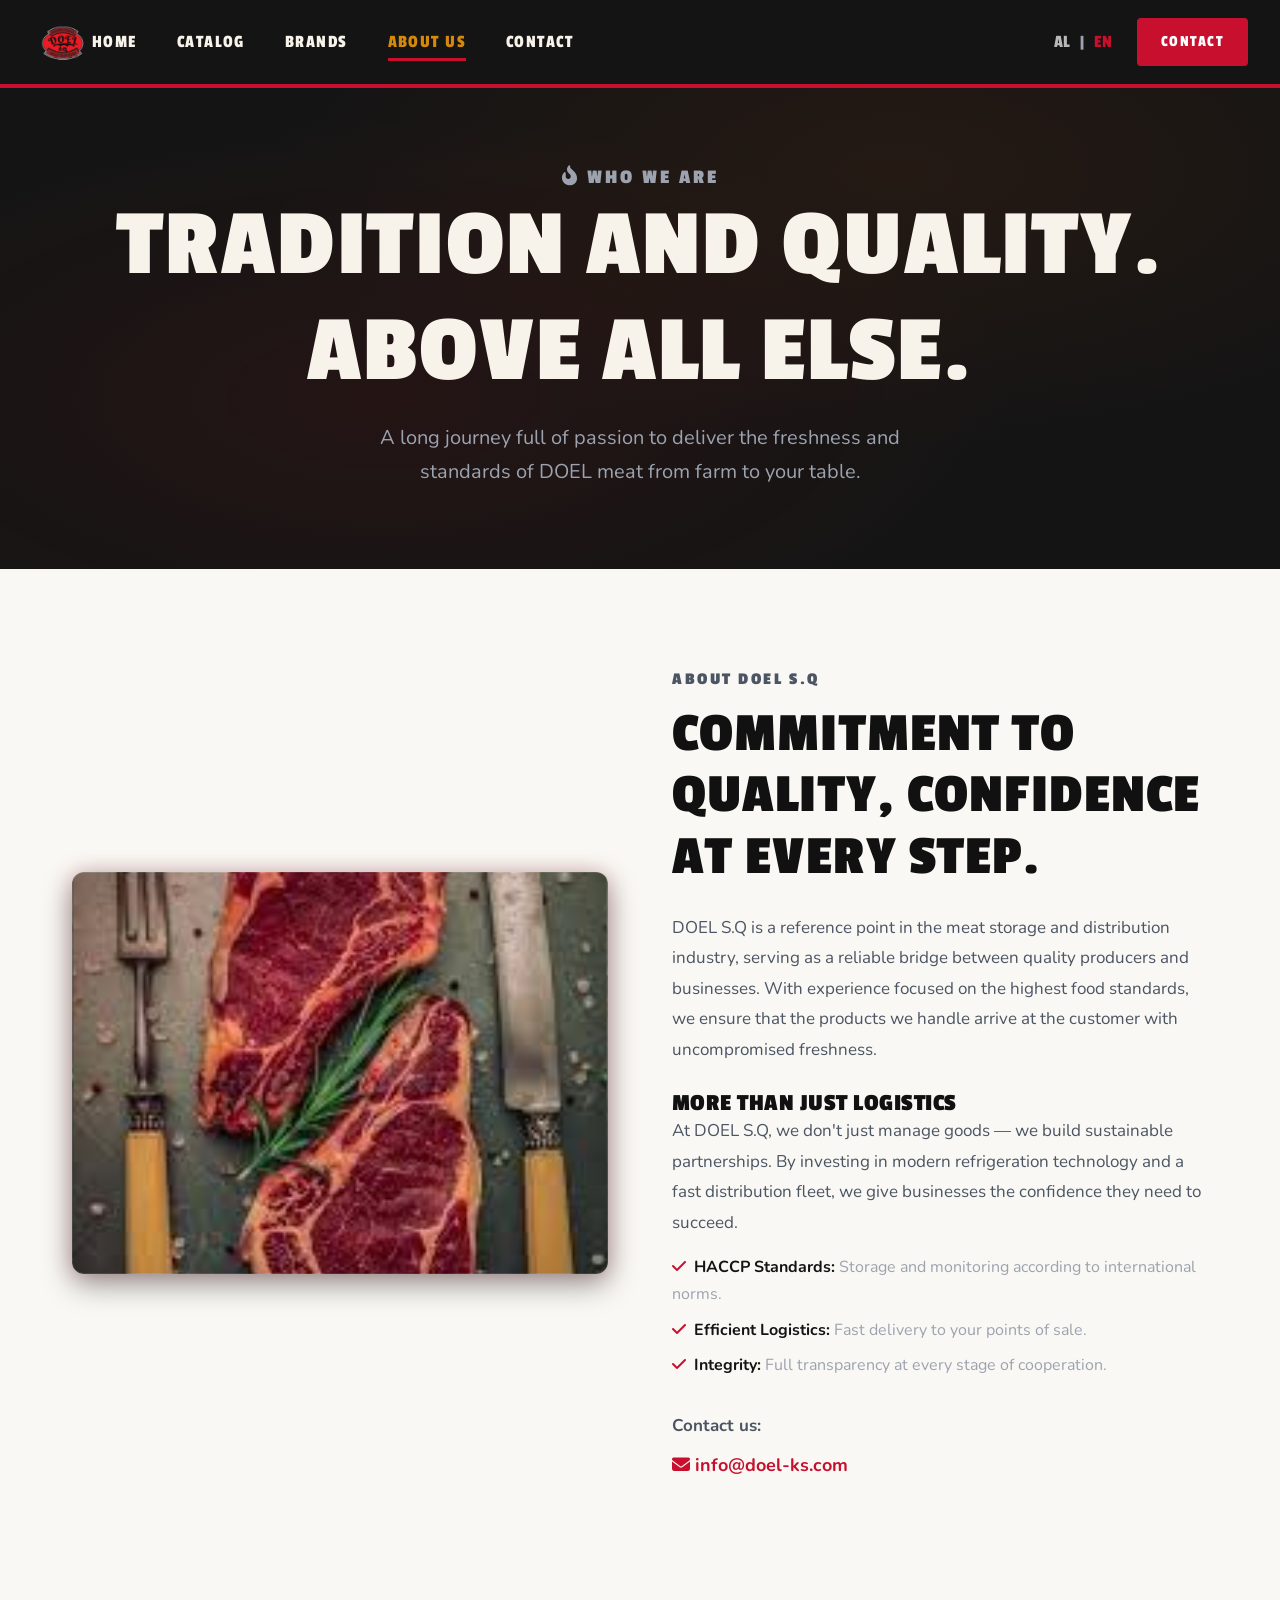
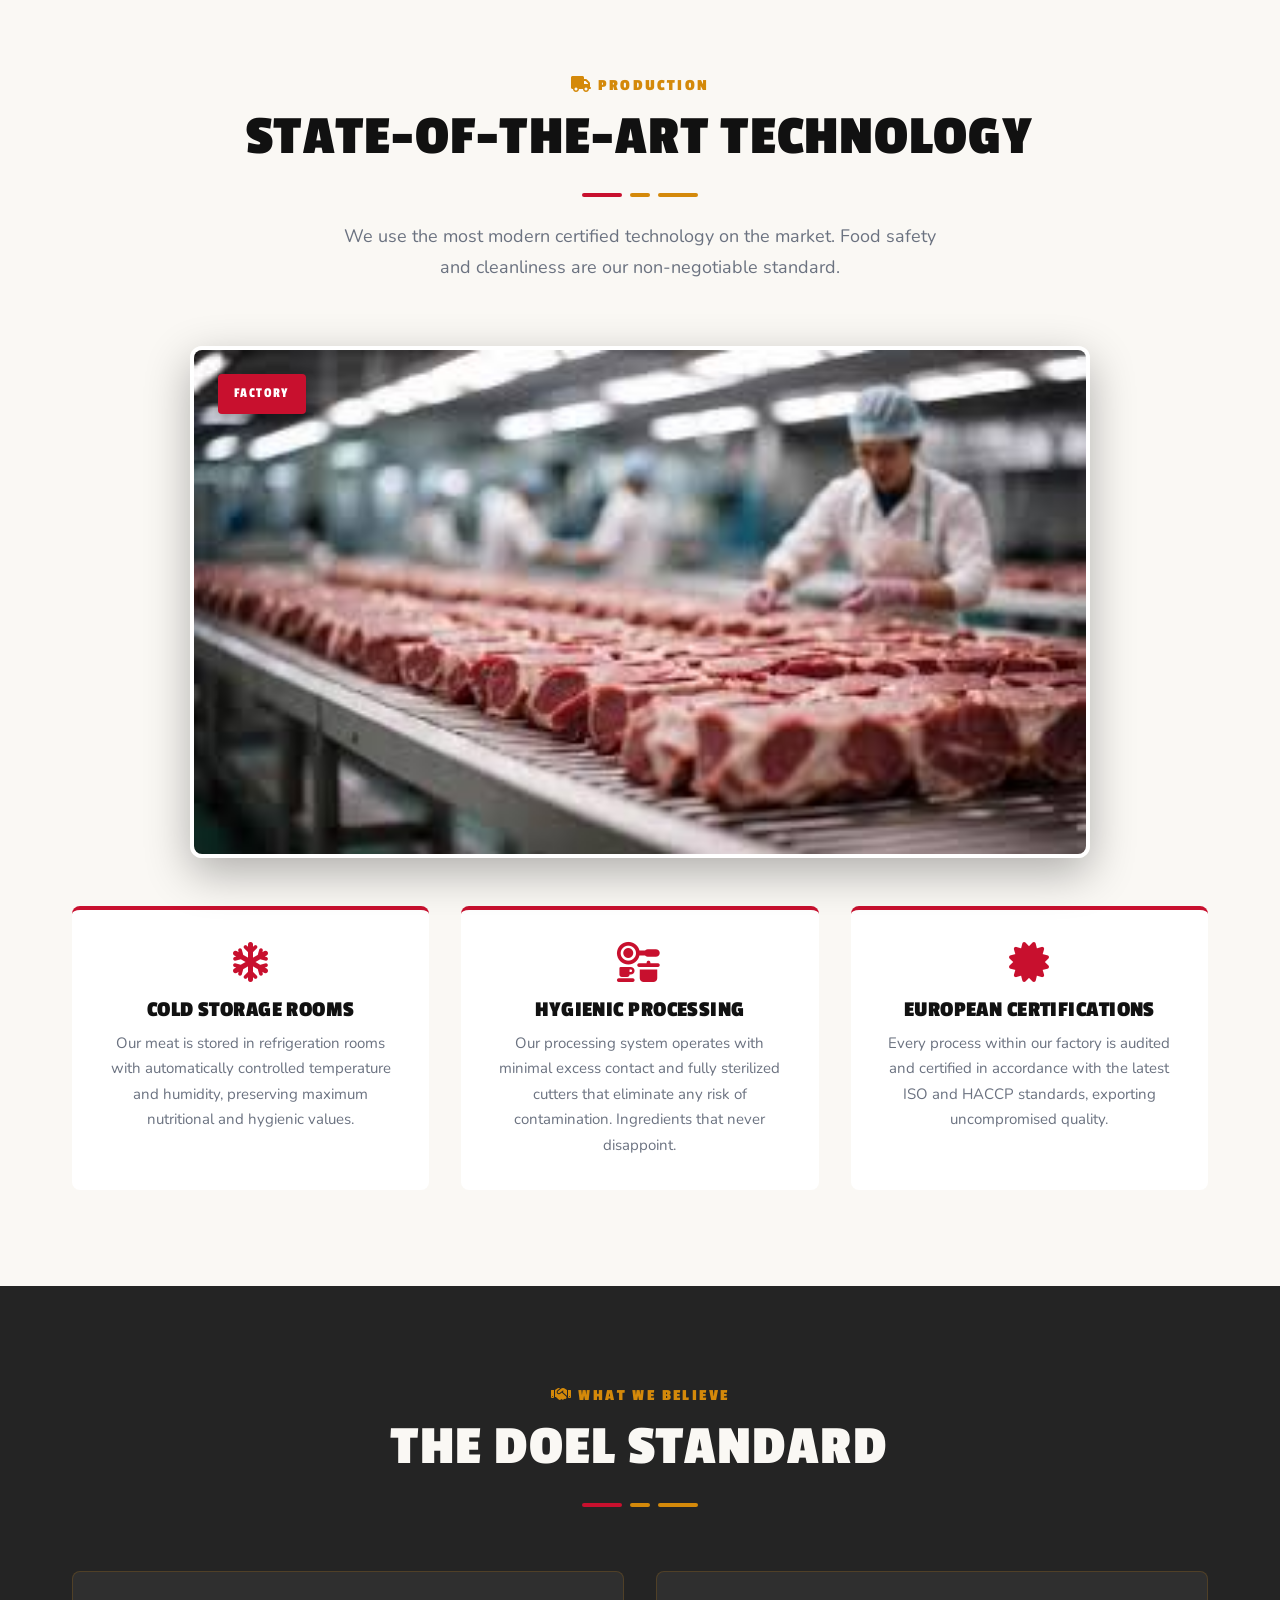
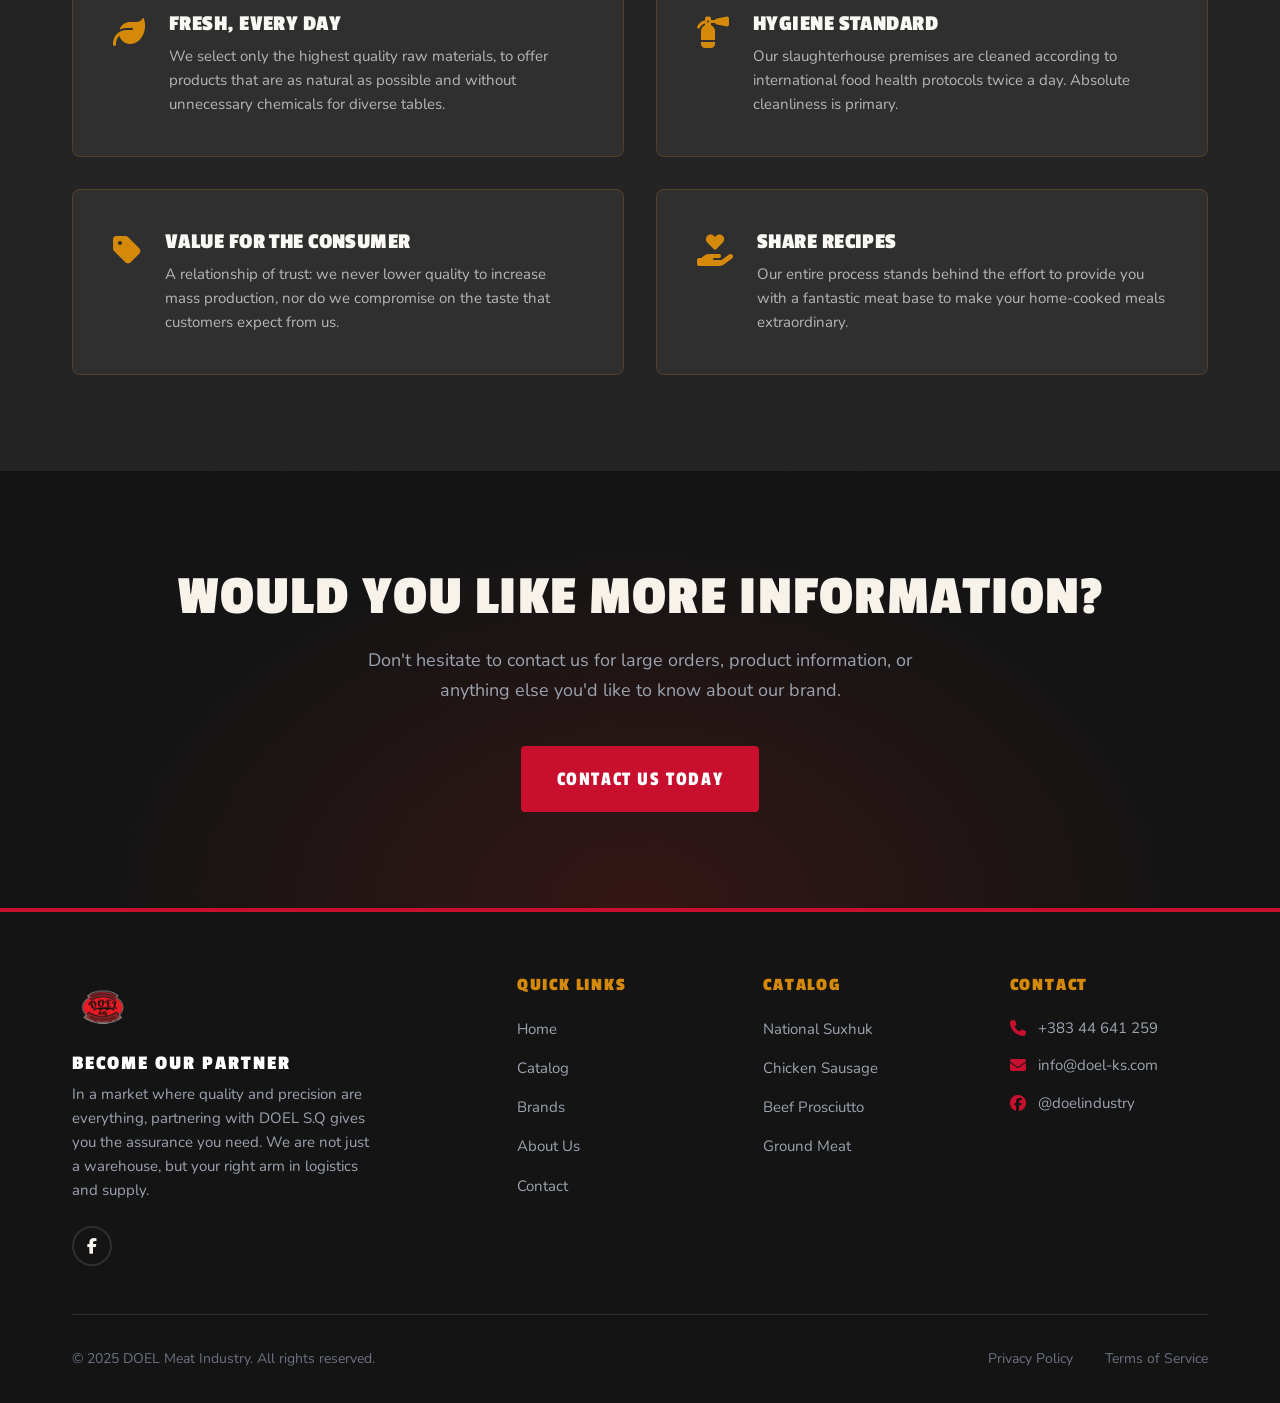
==== commit 992bc2a8: "update" ====
--- a/about-en.html
+++ b/about-en.html
@@ -59,9 +59,7 @@
   <section class="section">
     <div class="container">
       <div class="story-grid">
-        <div class="story-image" style="background: linear-gradient(135deg, rgba(227, 24, 55, 0.3), rgba(185, 16, 36, 0.4)), url('images/doel.png'); background-size: cover; background-position: center;">
-          <span class="story-image-text">The DOEL<br>Story</span>
-        </div>
+        <div class="story-image" style="background-image: url('images/meat-red.jpg');"></div>
         <div class="story-content">
           <p class="section-label">About DOEL S.Q</p>
           <h2>Commitment to Quality, Confidence at Every Step.</h2>
@@ -98,8 +96,8 @@
         </div>
         <p class="section-subtitle">We use the most modern certified technology on the market. Food safety and cleanliness are our non-negotiable standard.</p>
       </div>
-      <div class="truck-image" style="max-width: 800px; margin: 0 auto 3rem; border-radius: 8px; overflow: hidden;">
-        <img src="images/doel3.png" alt="DOEL Meat Industry Factory" style="width: 100%; height: auto; display: block; border-radius: 8px;">
+      <div class="truck-image" data-label="FACTORY">
+        <img src="images/factory.jpg" alt="DOEL Meat Industry Factory">
       </div>
       <div class="truck-features">
         <div class="truck-feature">
--- a/styles.css
+++ b/styles.css
@@ -1,6 +1,6 @@
 /* ===================================================================
-   ROLLING FIRE KITCHEN - Street Food Truck
-   Aesthetic: Bold, Street & Energetic
+   DOEL MEAT INDUSTRY - Official Website
+   Aesthetic: Bold, Professional & Premium Meat Industry
    =================================================================== */
 
 /* Google Fonts */
@@ -1308,37 +1308,78 @@
   align-items: center;
 }
 
+/* Improved Story Image */
 .story-image {
   aspect-ratio: 4/3;
-  background: linear-gradient(135deg, var(--secondary) 0%, var(--primary-dark) 100%);
-  border-radius: 8px;
+  background-size: cover;
+  background-position: center;
+  border-radius: 12px;
   position: relative;
   overflow: hidden;
-  display: flex;
-  align-items: center;
-  justify-content: center;
-}
-
-.story-image::before {
+  box-shadow: 
+    0 10px 30px rgba(0, 0, 0, 0.4),
+    0 0 20px rgba(200, 16, 46, 0.2);
+  border: 1px solid rgba(255, 255, 255, 0.1);
+  transition: transform 0.5s ease, box-shadow 0.5s ease;
+}
+
+.story-image::after {
   content: '';
   position: absolute;
   inset: 0;
-  background: repeating-linear-gradient(-45deg,
-      transparent,
-      transparent 30px,
-      rgba(255, 255, 255, 0.02) 30px,
-      rgba(255, 255, 255, 0.02) 31px);
-}
-
-.story-image-text {
+  background: linear-gradient(135deg, rgba(200, 16, 46, 0.2), transparent 60%);
+  opacity: 0.6;
+  transition: opacity 0.5s ease;
+}
+
+.story-image:hover {
+  transform: translateY(-8px) scale(1.01);
+  box-shadow: 
+    0 20px 40px rgba(0, 0, 0, 0.5),
+    0 0 30px rgba(200, 16, 46, 0.4);
+}
+
+.story-image:hover::after {
+  opacity: 0.8;
+}
+
+/* Improved Factory/Truck Image */
+.truck-image {
+  max-width: 900px;
+  margin: 0 auto 3rem;
+  border-radius: 12px;
+  overflow: hidden;
+  box-shadow: 0 15px 45px rgba(0, 0, 0, 0.3);
   position: relative;
+  border: 4px solid var(--white);
+}
+
+.truck-image img {
+  width: 100%;
+  height: auto;
+  display: block;
+  transition: transform 0.8s ease;
+}
+
+.truck-image:hover img {
+  transform: scale(1.05);
+}
+
+.truck-image::before {
+  content: attr(data-label);
+  position: absolute;
+  top: 1.5rem;
+  left: 1.5rem;
+  background: var(--primary);
+  color: var(--white);
+  padding: 0.5rem 1rem;
   font-family: var(--font-heading);
-  font-size: 1.75rem;
-  color: var(--accent);
+  font-size: 0.875rem;
   letter-spacing: 0.1em;
-  text-align: center;
-  padding: 2rem;
-  z-index: 1;
+  border-radius: 4px;
+  z-index: 2;
+  box-shadow: 0 4px 12px rgba(0, 0, 0, 0.3);
+  text-transform: uppercase;
 }
 
 .story-content h2 {
